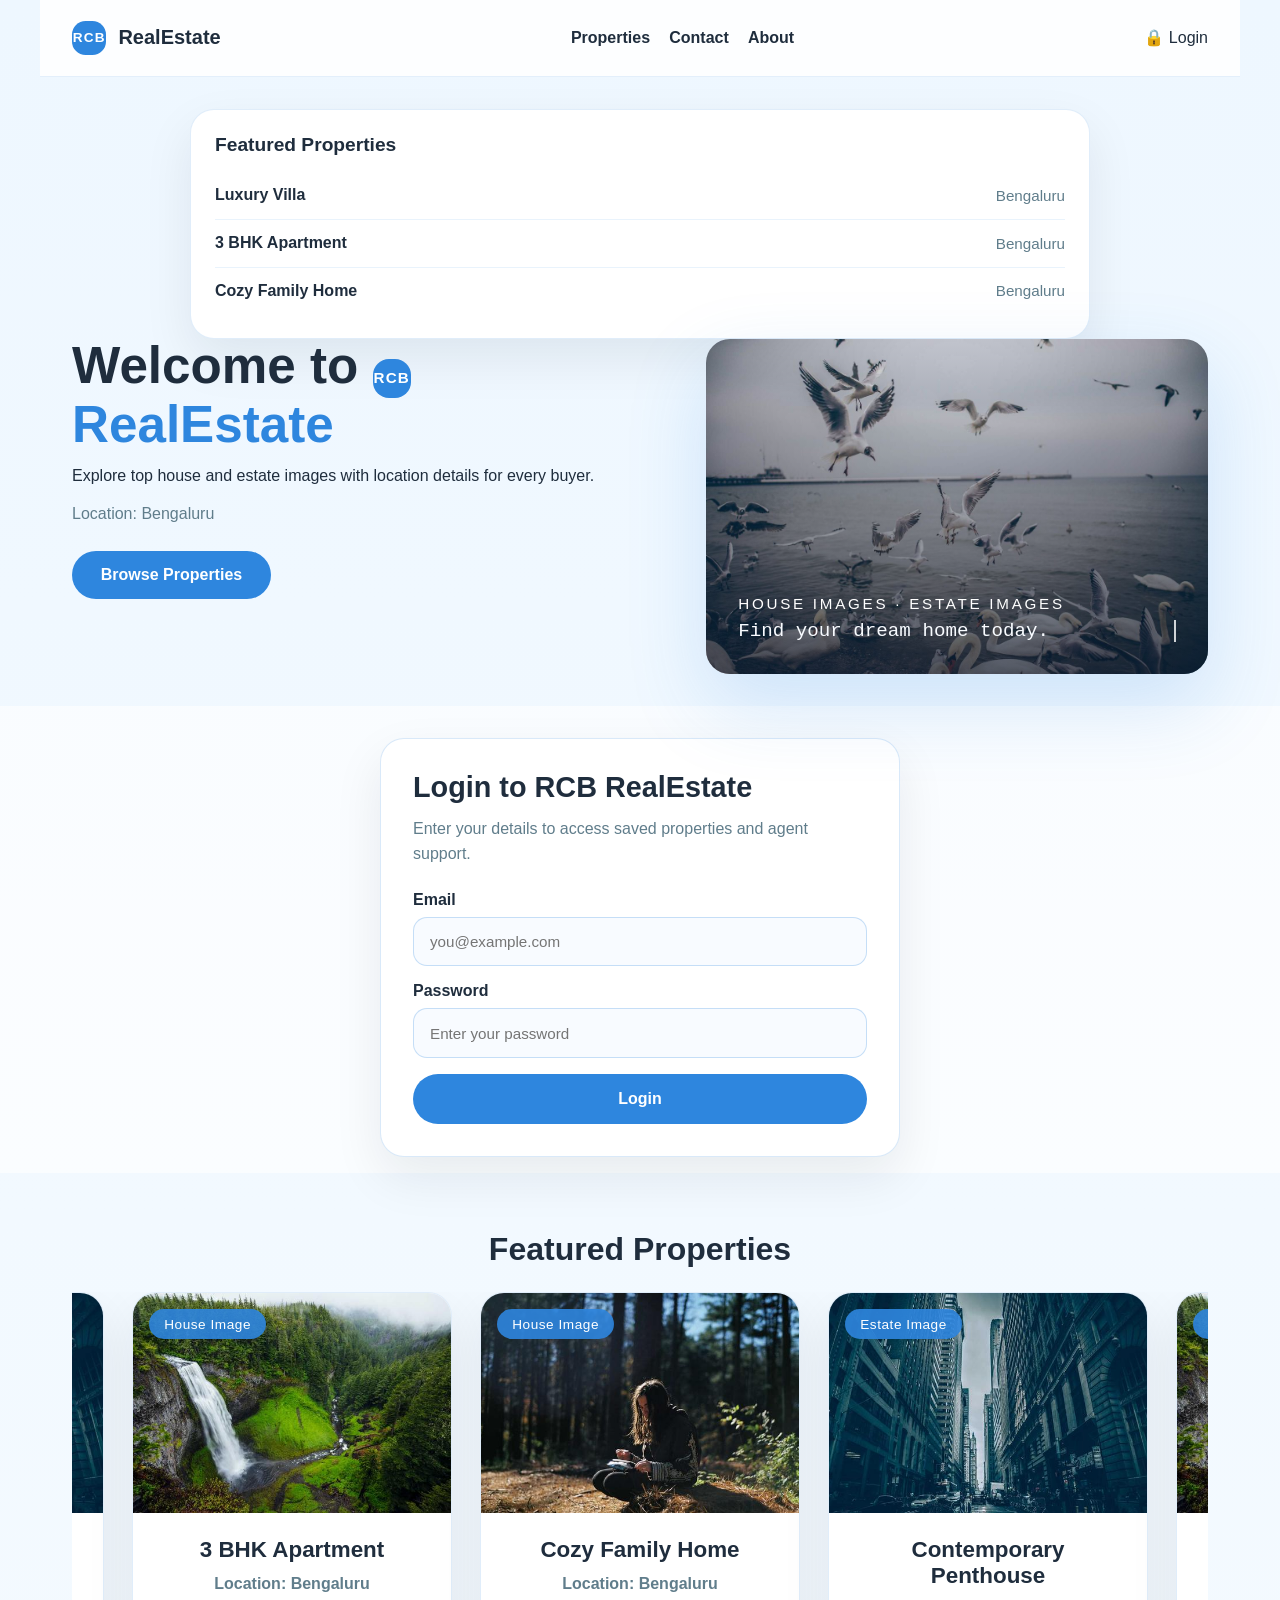
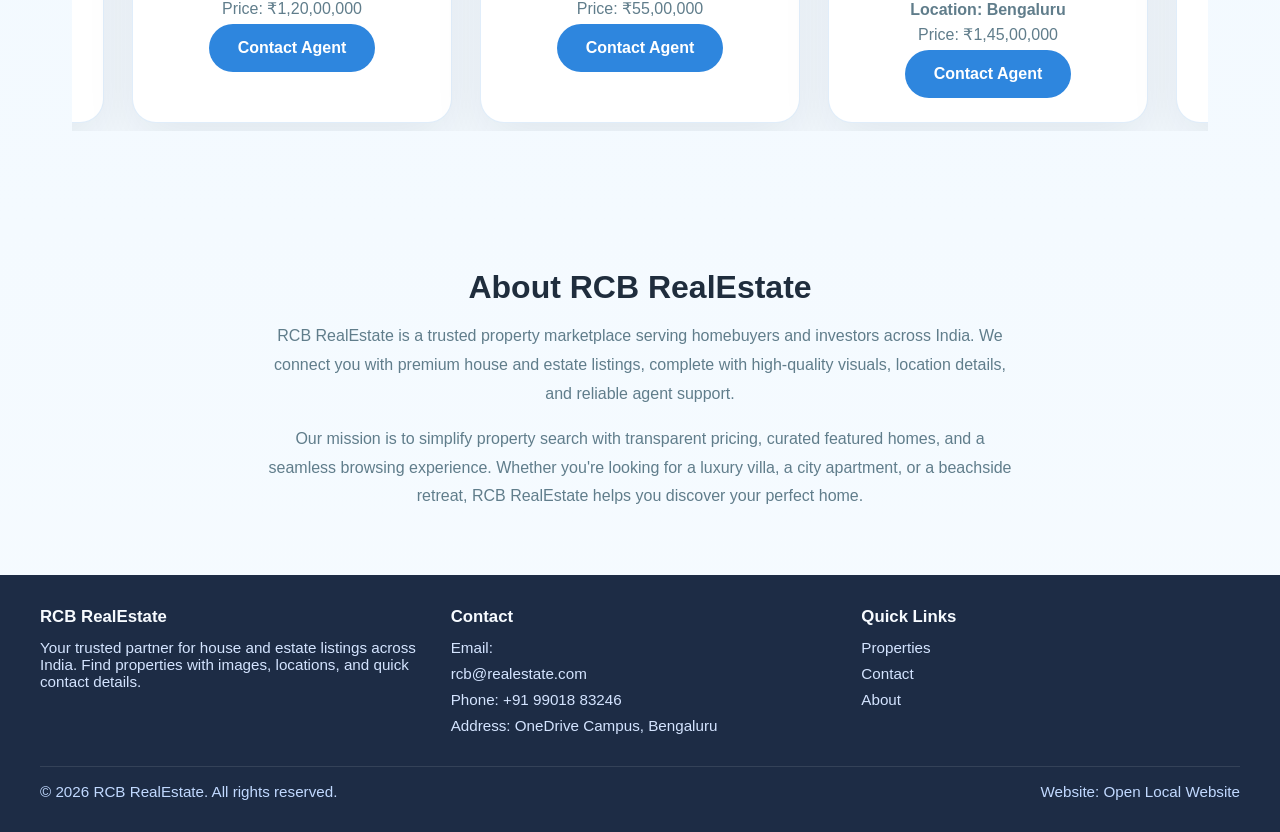
==== index.html @ f7b4294f "hanged the filename of website.html to index.html" ====
<!DOCTYPE html>
<html lang="en">
<head>
    <meta charset="utf-8">
    <meta name="viewport" content="width=device-width, initial-scale=1.0">
    <title>RCB Realestate</title>
    <link rel="stylesheet" href="styles.css">
</head>
<body>
    <header class="site-header">
        <div class="logo"><span class="logo-mark">RCB</span> <span class="logo-text">RealEstate</span></div>
        <nav class="nav-links">
            <a href="#properties">Properties</a>
            <a href="#contact">Contact</a>
            <a href="#about">About</a>
        </nav>
        <a class="login-link" href="#login"><span class="login-icon">🔒</span> Login</a>
    </header>

    <section class="top-featured">
        <section class="featured-panel">
            <h3>Featured Properties</h3>
            <div class="featured-item">
                <strong>Luxury Villa</strong>
                <span>Bengaluru</span>
            </div>
            <div class="featured-item">
                <strong>3 BHK Apartment</strong>
                <span>Bengaluru</span>
            </div>
            <div class="featured-item">
                <strong>Cozy Family Home</strong>
                <span>Bengaluru</span>
            </div>
        </section>
    </section>

    <section class="hero">
        <div class="hero-content">
            <h1>Welcome to <span class="brand"><span class="logo-mark small">RCB</span> RealEstate</span></h1>
            <p>Explore top house and estate images with location details for every buyer.</p>
            <p class="hero-description">Location: Bengaluru</p>
            <a class="hero-button" href="#properties">Browse Properties</a>
        </div>
        <div class="hero-right">
            <div class="hero-image">
                <img src="images/hero-house.jpg" alt="Luxury real estate home">
                <div class="image-overlay">
                    <p class="hero-subtitle">House Images · Estate Images</p>
                    <p class="typing">Find your dream home today.</p>
                </div>
            </div>
        </div>
    </section>
</header>

    <section id="login" class="login-section">
        <div class="login-panel">
            <h2>Login to RCB RealEstate</h2>
            <p>Enter your details to access saved properties and agent support.</p>
            <form class="login-form">
                <label class="form-field">
                    <span>Email</span>
                    <input class="login-input" type="email" placeholder="you@example.com" required>
                </label>
                <label class="form-field">
                    <span>Password</span>
                    <input class="login-input" type="password" placeholder="Enter your password" required>
                </label>
                <button class="login-submit" type="submit">Login</button>
            </form>
        </div>
    </section>

    <main>
        <section id="properties" class="section properties-section">
            <h2>Featured Properties</h2>
            <div class="properties-grid">
                <article class="property-card">
                    <div class="image-frame">
                        <img src="images/house1.jpg" alt="Luxury villa">
                        <span class="image-label">Estate Image</span>
                    </div>
                    <div class="card-content">
                        <h3>Luxury Villa</h3>
                        <p class="property-location">Location: Bengaluru</p>
                        <p>Price: ₹75,00,000</p>
                        <a class="button" href="#contact">Contact Agent</a>
                    </div>
                </article>
                <article class="property-card">
                    <div class="image-frame">
                        <img src="images/house2.jpg" alt="Modern apartment">
                        <span class="image-label">House Image</span>
                    </div>
                    <div class="card-content">
                        <h3>3 BHK Apartment</h3>
                        <p class="property-location">Location: Bengaluru</p>
                        <p>Price: ₹1,20,00,000</p>
                        <a class="button" href="#contact">Contact Agent</a>
                    </div>
                </article>
                <article class="property-card">
                    <div class="image-frame">
                        <img src="images/house3.jpg" alt="Cozy family home">
                        <span class="image-label">House Image</span>
                    </div>
                    <div class="card-content">
                        <h3>Cozy Family Home</h3>
                        <p class="property-location">Location: Bengaluru</p>
                        <p>Price: ₹55,00,000</p>
                        <a class="button" href="#contact">Contact Agent</a>
                    </div>
                </article>
                <article class="property-card">
                    <div class="image-frame">
                        <img src="images/house1.jpg" alt="Contemporary penthouse">
                        <span class="image-label">Estate Image</span>
                    </div>
                    <div class="card-content">
                        <h3>Contemporary Penthouse</h3>
                        <p class="property-location">Location: Bengaluru</p>
                        <p>Price: ₹1,45,00,000</p>
                        <a class="button" href="#contact">Contact Agent</a>
                    </div>
                </article>
                <article class="property-card">
                    <div class="image-frame">
                        <img src="images/house2.jpg" alt="Beachside cottage">
                        <span class="image-label">House Image</span>
                    </div>
                    <div class="card-content">
                        <h3>Beachside Cottage</h3>
                        <p class="property-location">Location: Bengaluru</p>
                        <p>Price: ₹82,00,000</p>
                        <a class="button" href="#contact">Contact Agent</a>
                    </div>
                </article>
            </div>
        </section>
    </main>

    <section id="about" class="about-section">
        <div class="about-content">
            <h2>About RCB RealEstate</h2>
            <p>RCB RealEstate is a trusted property marketplace serving homebuyers and investors across India. We connect you with premium house and estate listings, complete with high-quality visuals, location details, and reliable agent support.</p>
            <p>Our mission is to simplify property search with transparent pricing, curated featured homes, and a seamless browsing experience. Whether you're looking for a luxury villa, a city apartment, or a beachside retreat, RCB RealEstate helps you discover your perfect home.</p>
        </div>
    </section>

    <footer class="site-footer" id="contact">
        <div class="footer-grid">
            <div class="footer-block">
                <h4>RCB RealEstate</h4>
                <p>Your trusted partner for house and estate listings across India. Find properties with images, locations, and quick contact details.</p>
            </div>
            <div class="footer-block">
                <h4>Contact</h4>
                <p>Email: <a href="mailto:rcb@realestate.com">rcb@realestate.com</a></p>
                <p>Phone: +91 99018 83246</p>
                <p>Address: OneDrive Campus, Bengaluru</p>
            </div>
            <div class="footer-block">
                <h4>Quick Links</h4>
                <a href="#properties">Properties</a>
                <a href="#contact">Contact</a>
                <a href="#about">About</a>
            </div>
        </div>
        <div class="footer-bottom">
            <p>© 2026 RCB RealEstate. All rights reserved.</p>
            <p>Website: <a href="file:///c:/Users/Ullas%20L%20U/OneDrive/Desktop/ullas/website.html">Open Local Website</a></p>
        </div>
    </footer>
</body>
</html>
---- styles.css ----
:root {
    --bg: #f6fbff;
    --surface: #ffffff;
    --primary: #2e86de;
    --primary-dark: #2163a5;
    --text: #1f2d3d;
    --muted: #607d8b;
    --border: rgba(46, 134, 222, 0.15);
}

* {
    box-sizing: border-box;
}

body {
    margin: 0;
    min-height: 100vh;
    display: flex;
    flex-direction: column;
    font-family: Inter, Arial, sans-serif;
    background: linear-gradient(180deg, #eef7ff 0%, #f6fbff 100%);
    color: var(--text);
}

main {
    flex: 1;
}

a {
    color: inherit;
    text-decoration: none;
}

.site-header {
    display: flex;
    justify-content: space-between;
    align-items: center;
    gap: 1rem;
    padding: 1.3rem 2rem;
    max-width: 1200px;
    margin: 0 auto;
    width: 100%;
    background: rgba(255, 255, 255, 0.85);
    backdrop-filter: blur(12px);
    position: sticky;
    top: 0;
    z-index: 10;
    border-bottom: 1px solid rgba(46, 134, 222, 0.12);
}

.site-header .logo {
    display: inline-flex;
    align-items: center;
    gap: 0.75rem;
    font-size: 1.25rem;
    font-weight: 800;
    color: var(--primary);
}

.logo-mark {
    display: inline-flex;
    align-items: center;
    justify-content: center;
    width: 2.15rem;
    height: 2.15rem;
    border-radius: 0.85rem;
    background: var(--primary);
    color: white;
    font-size: 0.85rem;
    font-weight: 900;
    letter-spacing: 0.08em;
}

.logo-mark.small {
    width: 2.4rem;
    height: 2.4rem;
    font-size: 0.95rem;
    border-radius: 1rem;
}

.logo-text {
    color: var(--text);
}

.nav-links {
    display: flex;
    gap: 1.2rem;
    align-items: center;
}

.nav-links a {
    color: var(--text);
    font-weight: 600;
    transition: color 0.2s ease;
}

.nav-links a:hover {
    color: var(--primary);
}

.top-featured {
    display: flex;
    justify-content: center;
    padding: 2rem 2rem 0;
}

.top-featured .featured-panel {
    width: min(900px, 100%);
}

.hero {
    display: grid;
    grid-template-columns: 1.2fr 1fr;
    align-items: start;
    gap: 2rem;
    padding: 0 2rem 2rem;
    max-width: 1200px;
    margin: 0 auto;
    position: relative;
}

.hero-top {
    display: none;
}

.login-section {
    display: flex;
    justify-content: center;
    padding: 2rem 2rem 1rem;
    background: rgba(255, 255, 255, 0.65);
}

.login-panel {
    width: min(520px, 100%);
    background: #ffffff;
    border-radius: 24px;
    padding: 2rem;
    box-shadow: 0 20px 50px rgba(15, 23, 42, 0.08);
    border: 1px solid rgba(46, 134, 222, 0.18);
}

.login-panel h2 {
    margin: 0 0 0.75rem;
    font-size: 1.8rem;
    color: var(--text);
}

.login-panel p {
    margin: 0 0 1.5rem;
    color: var(--muted);
    line-height: 1.6;
}

.login-form {
    display: grid;
    gap: 1rem;
}

.form-field {
    display: grid;
    gap: 0.5rem;
    color: var(--text);
    font-weight: 600;
}

.login-input {
    width: 100%;
    padding: 0.95rem 1rem;
    border-radius: 14px;
    border: 1px solid rgba(46, 134, 222, 0.25);
    background: #f8fbff;
    font-size: 0.95rem;
}

.login-input:focus {
    outline: none;
    border-color: var(--primary);
    box-shadow: 0 0 0 4px rgba(46, 134, 222, 0.1);
}

.login-submit {
    width: 100%;
    padding: 1rem 1.25rem;
    border-radius: 999px;
    border: none;
    background: var(--primary);
    color: white;
    font-size: 1rem;
    font-weight: 700;
    cursor: pointer;
    transition: transform 0.25s ease, background 0.25s ease;
}

.login-submit:hover {
    background: var(--primary-dark);
    transform: translateY(-1px);
}

.login-link:hover {
    transform: translateY(-2px);
    background: white;
}

.login-icon {
    font-size: 1rem;
}

.hero-content {
    max-width: 560px;
}

.hero-right {
    display: flex;
    flex-direction: column;
    gap: 1rem;
}

.featured-panel {
    background: var(--surface);
    border: 1px solid var(--border);
    border-radius: 24px;
    padding: 1.5rem;
    box-shadow: 0 20px 50px rgba(15, 23, 42, 0.08);
}

.featured-panel h3 {
    margin: 0 0 1rem;
    font-size: 1.2rem;
    color: var(--text);
}

.featured-item {
    display: flex;
    justify-content: space-between;
    align-items: center;
    padding: 0.9rem 0;
    border-top: 1px solid rgba(46, 134, 222, 0.1);
}

.featured-item:first-of-type {
    border-top: none;
}

.featured-item strong {
    color: var(--text);
}

.featured-item span {
    color: var(--muted);
    font-size: 0.95rem;
}


.hero-subtitle {
    margin: 0 0 1rem;
    color: var(--primary);
    text-transform: uppercase;
    letter-spacing: 0.2em;
    font-size: 0.9rem;
}

.hero-description {
    margin: 0 0 1.5rem;
    color: var(--muted);
    line-height: 1.6;
}

.hero h1 {
    margin: 0 0 1rem;
    font-size: clamp(2.8rem, 4vw, 4.4rem);
    line-height: 1.05;
}

.brand {
    color: var(--primary);
}

.typing {
    display: inline-block;
    overflow: hidden;
    white-space: nowrap;
    border-right: 3px solid var(--primary);
    font-family: 'Courier New', monospace;
    font-size: 1.1rem;
    color: var(--muted);
    animation: typing 4s steps(28, end) infinite, blink 0.75s step-end infinite;
    width: auto;
    max-width: 27ch;
}

.property-location {
    margin: 0.5rem 0 0.75rem;
    color: var(--primary);
    font-weight: 600;
}

.hero-button,
.button {
    display: inline-flex;
    align-items: center;
    justify-content: center;
    padding: 0.95rem 1.8rem;
    border-radius: 999px;
    border: none;
    font-weight: 600;
    background: var(--primary);
    color: white;
    cursor: pointer;
    transition: transform 0.25s ease, background 0.25s ease;
}

.hero-button:hover,
.button:hover {
    background: var(--primary-dark);
    transform: translateY(-2px);
}

.hero-image {
    position: relative;
}

.hero-image img {
    width: 100%;
    height: auto;
    border-radius: 24px;
    box-shadow: 0 30px 80px rgba(46, 134, 222, 0.18);
    display: block;
}

.image-overlay {
    position: absolute;
    inset: 0;
    display: flex;
    flex-direction: column;
    justify-content: flex-end;
    padding: 2rem;
    background: linear-gradient(180deg, rgba(0, 0, 0, 0) 0%, rgba(15, 23, 42, 0.65) 100%);
    border-radius: 24px;
}

.image-overlay .hero-subtitle {
    margin: 0 0 0.5rem;
    color: #ffffff;
    font-size: 0.95rem;
    letter-spacing: 0.18em;
    text-transform: uppercase;
}

.image-overlay .typing {
    margin: 0;
    color: #f8fbff;
    font-size: 1.2rem;
    width: auto;
    max-width: 100%;
    border-right: 2px solid rgba(255, 255, 255, 0.8);
}

.properties-section {
    display: flex;
    flex-direction: column;
    align-items: center;
    padding: 2rem 2rem 4rem;
    max-width: 1200px;
    margin: 0 auto;
    text-align: center;
}

.properties-grid {
    justify-content: center;
    width: 100%;
}

.about-section {
    padding: 3rem 2rem;
    max-width: 900px;
    margin: 0 auto;
    text-align: center;
}

.about-section h2 {
    font-size: 2rem;
    margin-bottom: 1rem;
    color: var(--text);
}

.about-section p {
    margin: 1rem auto;
    color: var(--muted);
    line-height: 1.8;
    max-width: 760px;
}

.image-frame {
    position: relative;
    overflow: hidden;
}

.image-frame img {
    width: 100%;
    display: block;
    height: 220px;
    object-fit: cover;
}

.image-label {
    position: absolute;
    top: 1rem;
    left: 1rem;
    padding: 0.45rem 0.95rem;
    background: rgba(46, 134, 222, 0.9);
    color: white;
    font-size: 0.85rem;
    border-radius: 999px;
    letter-spacing: 0.04em;
}

.properties-section h2 {
    margin-bottom: 1.5rem;
    font-size: 2rem;
}

.properties-grid {
    display: flex;
    overflow-x: auto;
    gap: 1.75rem;
    padding-bottom: 0.5rem;
    scroll-snap-type: x mandatory;
}

.properties-grid::-webkit-scrollbar {
    height: 10px;
}

.properties-grid::-webkit-scrollbar-thumb {
    background: rgba(46, 134, 222, 0.35);
    border-radius: 999px;
}

.property-card {
    flex: 0 0 min(320px, 100%);
    background: var(--surface);
    border: 1px solid var(--border);
    border-radius: 24px;
    overflow: hidden;
    box-shadow: 0 20px 50px rgba(15, 23, 42, 0.08);
    transition: transform 0.3s ease, box-shadow 0.3s ease;
    scroll-snap-align: start;
}

.property-card:hover {
    transform: translateY(-8px);
    box-shadow: 0 28px 60px rgba(15, 23, 42, 0.12);
}

.property-card img {
    width: 100%;
    display: block;
    height: 220px;
    object-fit: cover;
}

.card-content {
    padding: 1.5rem;
}

.card-content h3 {
    margin: 0 0 0.75rem;
    font-size: 1.4rem;
}

.card-content p {
    margin: 0.35rem 0;
    color: var(--muted);
}

.site-footer {
    background: #1d2c45;
    color: #f7fbff;
    padding: 2rem 1.5rem;
}

.footer-grid {
    max-width: 1200px;
    margin: 0 auto;
    display: grid;
    grid-template-columns: repeat(3, minmax(200px, 1fr));
    gap: 2rem;
    padding-bottom: 1.5rem;
}

.footer-block h4 {
    margin: 0 0 0.75rem;
    font-size: 1.05rem;
    color: #f7fbff;
}

.footer-block p,
.footer-block a {
    margin: 0.55rem 0;
    color: #d4e4ff;
    font-size: 0.95rem;
    display: block;
}

.footer-block a {
    text-decoration: none;
}

.footer-block a:hover {
    color: white;
}

.footer-bottom {
    max-width: 1200px;
    margin: 0 auto;
    display: flex;
    flex-wrap: wrap;
    justify-content: space-between;
    align-items: center;
    gap: 1rem;
    padding-top: 1rem;
    border-top: 1px solid rgba(255, 255, 255, 0.1);
}

.footer-bottom p,
.footer-bottom a {
    margin: 0;
    color: #c1d9ff;
    font-size: 0.95rem;
}

.footer-bottom a {
    text-decoration: none;
}

.footer-content {
    display: none;
}

@keyframes typing {
    from { width: 0; }
    to { width: 27ch; }
}

@keyframes blink {
    50% { border-color: transparent; }
}

@media (max-width: 860px) {
    .hero {
        grid-template-columns: 1fr;
        padding: 3rem 1.5rem 2rem;
    }

    .hero-image {
        order: -1;
    }
}

@media (max-width: 520px) {
    .hero h1 {
        font-size: 2.6rem;
    }

    .hero-button,
    .button {
        width: 100%;
    }
}
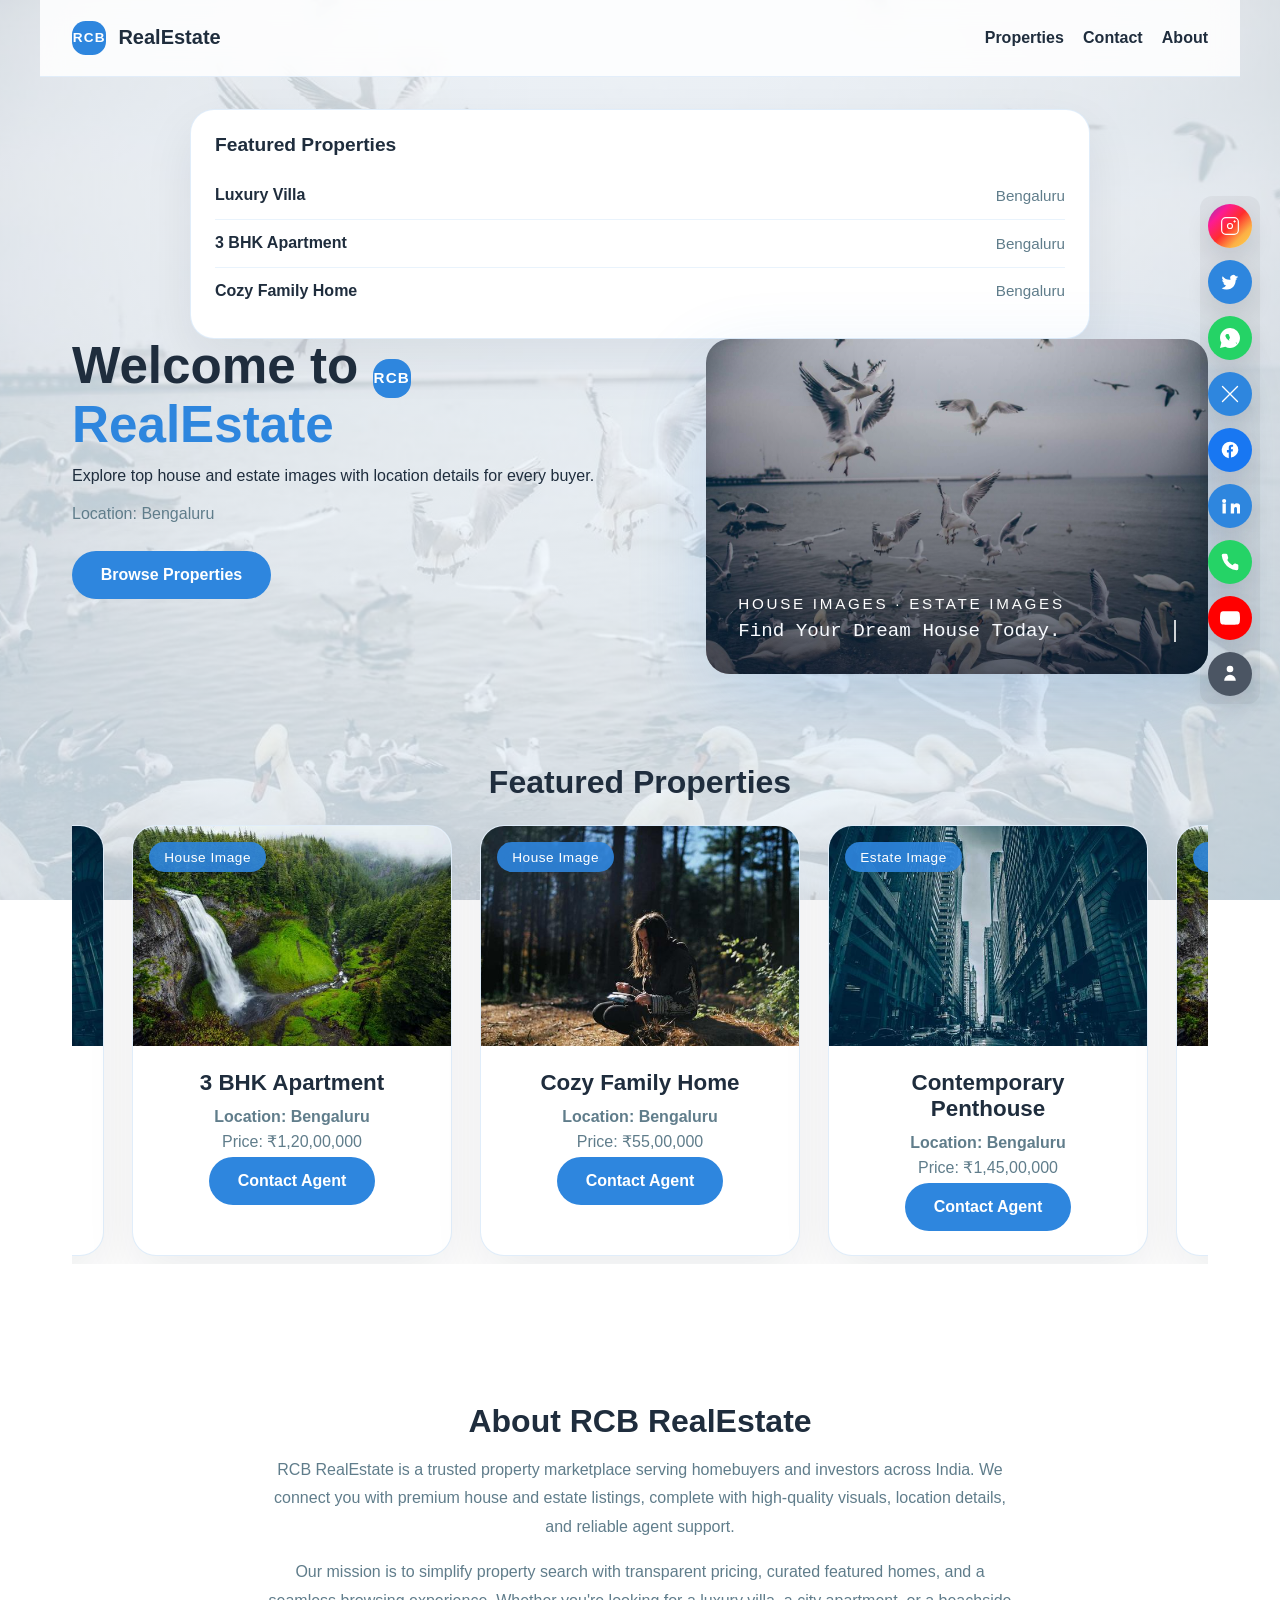
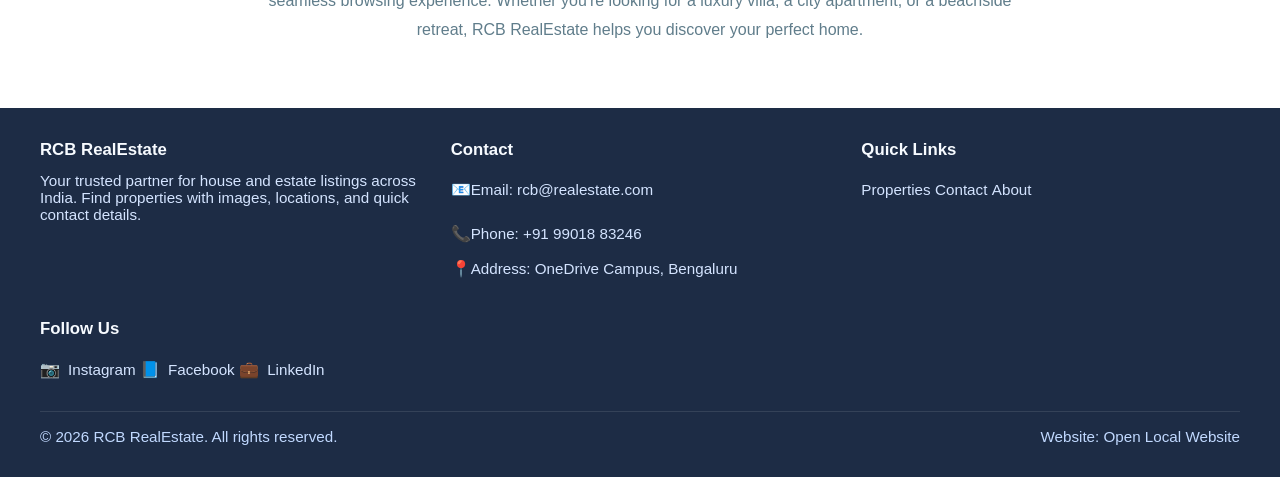
==== commit cf0cd408: "first commit" ====
--- a/index.html
+++ b/index.html
@@ -6,7 +6,7 @@
     <title>RCB Realestate</title>
     <link rel="stylesheet" href="styles.css">
 </head>
-<body>
+<body id="top">
     <header class="site-header">
         <div class="logo"><span class="logo-mark">RCB</span> <span class="logo-text">RealEstate</span></div>
         <nav class="nav-links">
@@ -14,7 +14,6 @@
             <a href="#contact">Contact</a>
             <a href="#about">About</a>
         </nav>
-        <a class="login-link" href="#login"><span class="login-icon">🔒</span> Login</a>
     </header>
 
     <section class="top-featured">
@@ -47,28 +46,9 @@
                 <img src="images/hero-house.jpg" alt="Luxury real estate home">
                 <div class="image-overlay">
                     <p class="hero-subtitle">House Images · Estate Images</p>
-                    <p class="typing">Find your dream home today.</p>
+                    <p class="typing">Find Your Dream House Today.</p>
                 </div>
             </div>
-        </div>
-    </section>
-</header>
-
-    <section id="login" class="login-section">
-        <div class="login-panel">
-            <h2>Login to RCB RealEstate</h2>
-            <p>Enter your details to access saved properties and agent support.</p>
-            <form class="login-form">
-                <label class="form-field">
-                    <span>Email</span>
-                    <input class="login-input" type="email" placeholder="you@example.com" required>
-                </label>
-                <label class="form-field">
-                    <span>Password</span>
-                    <input class="login-input" type="password" placeholder="Enter your password" required>
-                </label>
-                <button class="login-submit" type="submit">Login</button>
-            </form>
         </div>
     </section>
 
@@ -154,11 +134,11 @@
                 <h4>RCB RealEstate</h4>
                 <p>Your trusted partner for house and estate listings across India. Find properties with images, locations, and quick contact details.</p>
             </div>
-            <div class="footer-block">
+            <div class="footer-block footer-contact">
                 <h4>Contact</h4>
-                <p>Email: <a href="mailto:rcb@realestate.com">rcb@realestate.com</a></p>
-                <p>Phone: +91 99018 83246</p>
-                <p>Address: OneDrive Campus, Bengaluru</p>
+                <p><span class="footer-icon">📧</span>Email: <a href="mailto:rcb@realestate.com">rcb@realestate.com</a></p>
+                <p><span class="footer-icon">📞</span>Phone: <a href="tel:+919901883246">+91 99018 83246</a></p>
+                <p><span class="footer-icon">📍</span>Address: OneDrive Campus, Bengaluru</p>
             </div>
             <div class="footer-block">
                 <h4>Quick Links</h4>
@@ -166,11 +146,78 @@
                 <a href="#contact">Contact</a>
                 <a href="#about">About</a>
             </div>
+            <div class="footer-block footer-social">
+                <h4>Follow Us</h4>
+                <a href="https://www.instagram.com/rcbrealestate" target="_blank" rel="noreferrer"><span class="footer-icon">📷</span>Instagram</a>
+                <a href="https://www.facebook.com/rcbrealestate" target="_blank" rel="noreferrer"><span class="footer-icon">📘</span>Facebook</a>
+                <a href="https://www.linkedin.com/company/rcbrealestate" target="_blank" rel="noreferrer"><span class="footer-icon">💼</span>LinkedIn</a>
+            </div>
         </div>
         <div class="footer-bottom">
             <p>© 2026 RCB RealEstate. All rights reserved.</p>
             <p>Website: <a href="file:///c:/Users/Ullas%20L%20U/OneDrive/Desktop/ullas/website.html">Open Local Website</a></p>
         </div>
     </footer>
+
+    <!-- Right-side social icons -->
+    <div class="social-icons" aria-hidden="false">
+        <a href="https://www.instagram.com/rcbrealestate" target="_blank" rel="noreferrer" class="instagram" aria-label="Instagram">
+            <svg viewBox="0 0 24 24" fill="none" xmlns="http://www.w3.org/2000/svg" aria-hidden="true">
+                <path d="M7 2h10a5 5 0 0 1 5 5v10a5 5 0 0 1-5 5H7a5 5 0 0 1-5-5V7a5 5 0 0 1 5-5z" stroke="currentColor" stroke-width="1.4" fill="none" stroke-linecap="round" stroke-linejoin="round"/>
+                <circle cx="12" cy="12" r="3" stroke="currentColor" stroke-width="1.4" fill="none"/>
+                <circle cx="17.5" cy="6.5" r="0.9" fill="currentColor"/>
+            </svg>
+            <span class="social-text">Instagram</span>
+        </a>
+        <a href="https://twitter.com/rcbrealestate" target="_blank" rel="noreferrer" aria-label="Twitter">
+            <svg viewBox="0 0 24 24" fill="currentColor" xmlns="http://www.w3.org/2000/svg" aria-hidden="true">
+                <path d="M22 5.92c-.66.29-1.37.48-2.12.57.76-.46 1.34-1.19 1.61-2.06-.71.42-1.5.72-2.34.88A3.7 3.7 0 0 0 12.5 8.5c0 .29.03.57.1.84A10.5 10.5 0 0 1 3.2 5.1a3.7 3.7 0 0 0 1.15 4.95c-.6-.02-1.17-.18-1.66-.45v.05c0 1.8 1.28 3.3 2.98 3.64-.53.14-1.09.17-1.66.06.47 1.45 1.83 2.5 3.45 2.53A7.43 7.43 0 0 1 2 19.54 10.5 10.5 0 0 0 8.29 21c6.76 0 10.46-5.6 10.46-10.46v-.48c.72-.52 1.34-1.17 1.83-1.91-.66.29-1.37.48-2.12.57z"/>
+            </svg>
+            <span class="social-text">Twitter</span>
+        </a>
+        <a href="https://wa.me/919901883246" target="_blank" rel="noreferrer" class="whatsapp" aria-label="WhatsApp">
+            <svg viewBox="0 0 24 24" fill="currentColor" xmlns="http://www.w3.org/2000/svg" aria-hidden="true">
+                <path d="M20.52 3.48A11.93 11.93 0 0 0 12 0C5.37 0 .01 5.36.01 12c0 2.11.55 4.08 1.6 5.82L0 24l6.4-1.65A11.93 11.93 0 0 0 12 24c6.63 0 12-5.36 12-12 0-1.9-.45-3.7-1.48-5.32zM17.6 14.1c-.3.84-1.73 1.6-2.38 1.7-.64.13-1.4.19-3.1-.32-2.7-.81-4.45-3.44-4.58-3.6-.13-.16-1.05-1.3-1.05-2.49 0-1.2.84-1.76 1.13-2 .28-.24.63-.32.98-.32.32 0 .62 0 .89.01.29.01.68-.11 1.05.8.36.9 1.16 3.12 1.25 3.34.09.22.14.46.03.74-.11.26-.16.42-.32.66-.16.24-.34.53-.52.77-.18.24-.37.49-.2.77.17.28.76 1.24 1.63 2.02 1.04.89 1.9 1.19 2.12 1.32.22.12.35.11.5-.06.15-.17.66-.78.95-1.07.29-.3.56-.26.94-.17.38.09 2.09 1 2.44 1.18.35.18.6.27.69.42.09.15.09.85-.21 1.69z"/>
+            </svg>
+            <span class="social-text">WhatsApp</span>
+        </a>
+        <a href="https://x.com/rcbrealestate" target="_blank" rel="noreferrer" aria-label="X (Twitter X)">
+            <svg viewBox="0 0 24 24" fill="none" xmlns="http://www.w3.org/2000/svg" aria-hidden="true">
+                <path d="M3 3l18 18M21 3L3 21" stroke="currentColor" stroke-width="1.6" stroke-linecap="round" stroke-linejoin="round"/>
+            </svg>
+            <span class="social-text">X</span>
+        </a>
+        <a href="https://www.facebook.com/rcbrealestate" target="_blank" rel="noreferrer" class="facebook" aria-label="Facebook">
+            <svg viewBox="0 0 24 24" fill="none" xmlns="http://www.w3.org/2000/svg" aria-hidden="true">
+                <path d="M22 12a10 10 0 1 0-11.5 9.9v-7h-2.2v-2.9h2.2V9.2c0-2.2 1.3-3.4 3.3-3.4.95 0 1.9.17 1.9.17v2.1h-1.08c-1.06 0-1.39.66-1.39 1.34v1.6h2.36l-.38 2.9h-1.98v7A10 10 0 0 0 22 12z" fill="currentColor"/>
+            </svg>
+            <span class="social-text">Facebook</span>
+        </a>
+        <a href="https://www.linkedin.com/company/rcbrealestate" target="_blank" rel="noreferrer" aria-label="LinkedIn">
+            <svg viewBox="0 0 24 24" fill="currentColor" xmlns="http://www.w3.org/2000/svg" aria-hidden="true">
+                <path d="M4.98 3.5a2.5 2.5 0 1 1 0 5 2.5 2.5 0 0 1 0-5zM3 9h4v12H3zM13 9h3.6v1.6h.1c.5-.9 1.7-1.8 3.4-1.8 3.6 0 4.3 2.3 4.3 5.3V21h-4v-5.1c0-1.2 0-2.7-1.6-2.7-1.6 0-1.9 1.3-1.9 2.6V21h-4z"/>
+            </svg>
+            <span class="social-text">LinkedIn</span>
+        </a>
+        <a href="tel:+919901883246" class="phone" aria-label="Call us">
+            <svg viewBox="0 0 24 24" fill="currentColor" xmlns="http://www.w3.org/2000/svg" aria-hidden="true">
+                <path d="M22 16.92v3a2 2 0 0 1-2.18 2 19.86 19.86 0 0 1-8.63-3.07 19.5 19.5 0 0 1-6-6A19.86 19.86 0 0 1 2.08 4.18 2 2 0 0 1 4 2h3a2 2 0 0 1 2 1.72c.12.86.36 1.7.72 2.5a2 2 0 0 1-.45 2.11L8.91 9.91a16 16 0 0 0 6 6l1.59-1.59a2 2 0 0 1 2.11-.45c.8.36 1.64.6 2.5.72A2 2 0 0 1 22 16.92z"/>
+            </svg>
+            <span class="social-text">Call</span>
+        </a>
+        <a href="https://www.youtube.com/@rcbrealestate" target="_blank" rel="noreferrer" class="youtube" aria-label="YouTube">
+            <svg viewBox="0 0 24 24" fill="currentColor" xmlns="http://www.w3.org/2000/svg" aria-hidden="true">
+                <path d="M23.5 6.2a2.8 2.8 0 0 0-1.96-1.98C19.88 4 12 4 12 4s-7.88 0-9.54.22A2.8 2.8 0 0 0 .5 6.2 29.36 29.36 0 0 0 0 12a29.36 29.36 0 0 0 .5 5.8 2.8 2.8 0 0 0 1.96 1.98C4.12 20 12 20 12 20s7.88 0 9.54-.22a2.8 2.8 0 0 0 1.96-1.98A29.36 29.36 0 0 0 24 12a29.36 29.36 0 0 0-.5-5.8z"/>
+                <polygon points="9.75 15.02 15.5 12 9.75 8.98 9.75 15.02" fill="#fff"/>
+            </svg>
+            <span class="social-text">YouTube</span>
+        </a>
+        <a href="#top" class="login" aria-label="Login">
+            <svg viewBox="0 0 24 24" fill="currentColor" xmlns="http://www.w3.org/2000/svg" aria-hidden="true">
+                <path d="M12 2a4 4 0 1 1 0 8 4 4 0 0 1 0-8zm-7 18a7 7 0 0 1 14 0H5z"/>
+            </svg>
+            <span class="social-text">Login</span>
+        </a>
+    </div>
 </body>
 </html>
--- a/styles.css
+++ b/styles.css
@@ -18,7 +18,8 @@
     display: flex;
     flex-direction: column;
     font-family: Inter, Arial, sans-serif;
-    background: linear-gradient(180deg, #eef7ff 0%, #f6fbff 100%);
+    background: linear-gradient(rgba(246, 251, 255, 0.8), rgba(238, 247, 255, 0.8)), url('images/hero-house.jpg') center/cover no-repeat fixed;
+    background-attachment: fixed;
     color: var(--text);
 }
 
@@ -123,86 +124,12 @@
     display: none;
 }
 
-.login-section {
-    display: flex;
-    justify-content: center;
-    padding: 2rem 2rem 1rem;
-    background: rgba(255, 255, 255, 0.65);
-}
-
-.login-panel {
-    width: min(520px, 100%);
-    background: #ffffff;
-    border-radius: 24px;
-    padding: 2rem;
-    box-shadow: 0 20px 50px rgba(15, 23, 42, 0.08);
-    border: 1px solid rgba(46, 134, 222, 0.18);
-}
-
-.login-panel h2 {
-    margin: 0 0 0.75rem;
-    font-size: 1.8rem;
-    color: var(--text);
-}
-
-.login-panel p {
-    margin: 0 0 1.5rem;
-    color: var(--muted);
-    line-height: 1.6;
-}
-
-.login-form {
-    display: grid;
-    gap: 1rem;
-}
 
 .form-field {
     display: grid;
     gap: 0.5rem;
     color: var(--text);
     font-weight: 600;
-}
-
-.login-input {
-    width: 100%;
-    padding: 0.95rem 1rem;
-    border-radius: 14px;
-    border: 1px solid rgba(46, 134, 222, 0.25);
-    background: #f8fbff;
-    font-size: 0.95rem;
-}
-
-.login-input:focus {
-    outline: none;
-    border-color: var(--primary);
-    box-shadow: 0 0 0 4px rgba(46, 134, 222, 0.1);
-}
-
-.login-submit {
-    width: 100%;
-    padding: 1rem 1.25rem;
-    border-radius: 999px;
-    border: none;
-    background: var(--primary);
-    color: white;
-    font-size: 1rem;
-    font-weight: 700;
-    cursor: pointer;
-    transition: transform 0.25s ease, background 0.25s ease;
-}
-
-.login-submit:hover {
-    background: var(--primary-dark);
-    transform: translateY(-1px);
-}
-
-.login-link:hover {
-    transform: translateY(-2px);
-    background: white;
-}
-
-.login-icon {
-    font-size: 1rem;
 }
 
 .hero-content {
@@ -283,9 +210,9 @@
     font-family: 'Courier New', monospace;
     font-size: 1.1rem;
     color: var(--muted);
-    animation: typing 4s steps(28, end) infinite, blink 0.75s step-end infinite;
+    animation: typing 4s steps(30, end) infinite, blink 0.75s step-end infinite;
     width: auto;
-    max-width: 27ch;
+    max-width: 30ch;
 }
 
 .property-location {
@@ -499,11 +426,29 @@
     margin: 0.55rem 0;
     color: #d4e4ff;
     font-size: 0.95rem;
-    display: block;
 }
 
 .footer-block a {
+    display: inline-flex;
+    align-items: center;
+    gap: 0.5rem;
     text-decoration: none;
+}
+
+.footer-icon {
+    display: inline-flex;
+    align-items: center;
+    justify-content: center;
+    width: 1.25rem;
+    font-size: 1rem;
+}
+
+.footer-social a {
+    color: #d4e4ff;
+}
+
+.footer-social a:hover {
+    color: white;
 }
 
 .footer-block a:hover {
@@ -568,3 +513,104 @@
     }
 }
 
+/* Right-side social icons */
+.social-icons {
+    position: fixed;
+    right: 20px;
+    top: 50%;
+    transform: translateY(-50%);
+    display: flex;
+    flex-direction: column;
+    gap: 12px;
+    z-index: 999;
+}
+.social-icons {
+    background: rgba(0,0,0,0.04);
+    padding: 8px;
+    border-radius: 12px;
+}
+.social-icons a {
+    width: 44px;
+    height: 44px;
+    display: inline-flex;
+    align-items: center;
+    justify-content: center;
+    border-radius: 50%;
+    background: var(--primary);
+    color: white;
+    box-shadow: 0 10px 25px rgba(15, 23, 42, 0.12);
+    transition: transform 0.16s ease, background 0.16s ease;
+    position: relative;
+}
+.social-icons a:hover {
+    transform: translateY(-4px);
+    background: var(--primary-dark);
+}
+.social-icons svg {
+    width: 20px;
+    height: 20px;
+    display: block;
+}
+
+.social-icons .social-text {
+    position: absolute;
+    right: 56px;
+    top: 50%;
+    transform: translateY(-50%) translateX(6px);
+    background: rgba(0, 0, 0, 0.75);
+    color: white;
+    padding: 6px 10px;
+    border-radius: 999px;
+    font-size: 0.9rem;
+    white-space: nowrap;
+    opacity: 0;
+    pointer-events: none;
+    transition: opacity 0.18s ease, transform 0.18s ease;
+}
+.social-icons a:hover .social-text {
+    opacity: 1;
+    transform: translateY(-50%) translateX(0);
+}
+
+@media (max-width: 860px) {
+    .social-icons .social-text { display: none; }
+}
+
+@media (max-width: 520px) {
+    .social-icons { display: none; }
+}
+
+/* specific brand colors */
+.social-icons a.phone {
+    background: #25D366; /* phone call green */
+}
+.social-icons a.facebook {
+    background: #1877f2; /* Facebook dark blue */
+}
+.social-icons a.whatsapp {
+    background: #25D366; /* WhatsApp green */
+}
+.social-icons a.login {
+    background: #4b5563; /* dark gray login button */
+}
+
+/* Instagram multi-color gradient */
+.social-icons a.instagram {
+    background: linear-gradient(135deg, #833ab4 0%, #fd1b93 25%, #ff2d2d 50%, #fcb045 75%, #ffd54a 100%);
+}
+.social-icons a.instagram svg {
+    color: white;
+    fill: white;
+    stroke: white;
+}
+.social-icons a.youtube {
+    background: #FF0000; /* YouTube red */
+}
+.social-icons a.phone svg,
+.social-icons a.youtube svg,
+.social-icons a.facebook svg,
+.social-icons a.login svg {
+    color: white;
+    fill: white;
+}
+
